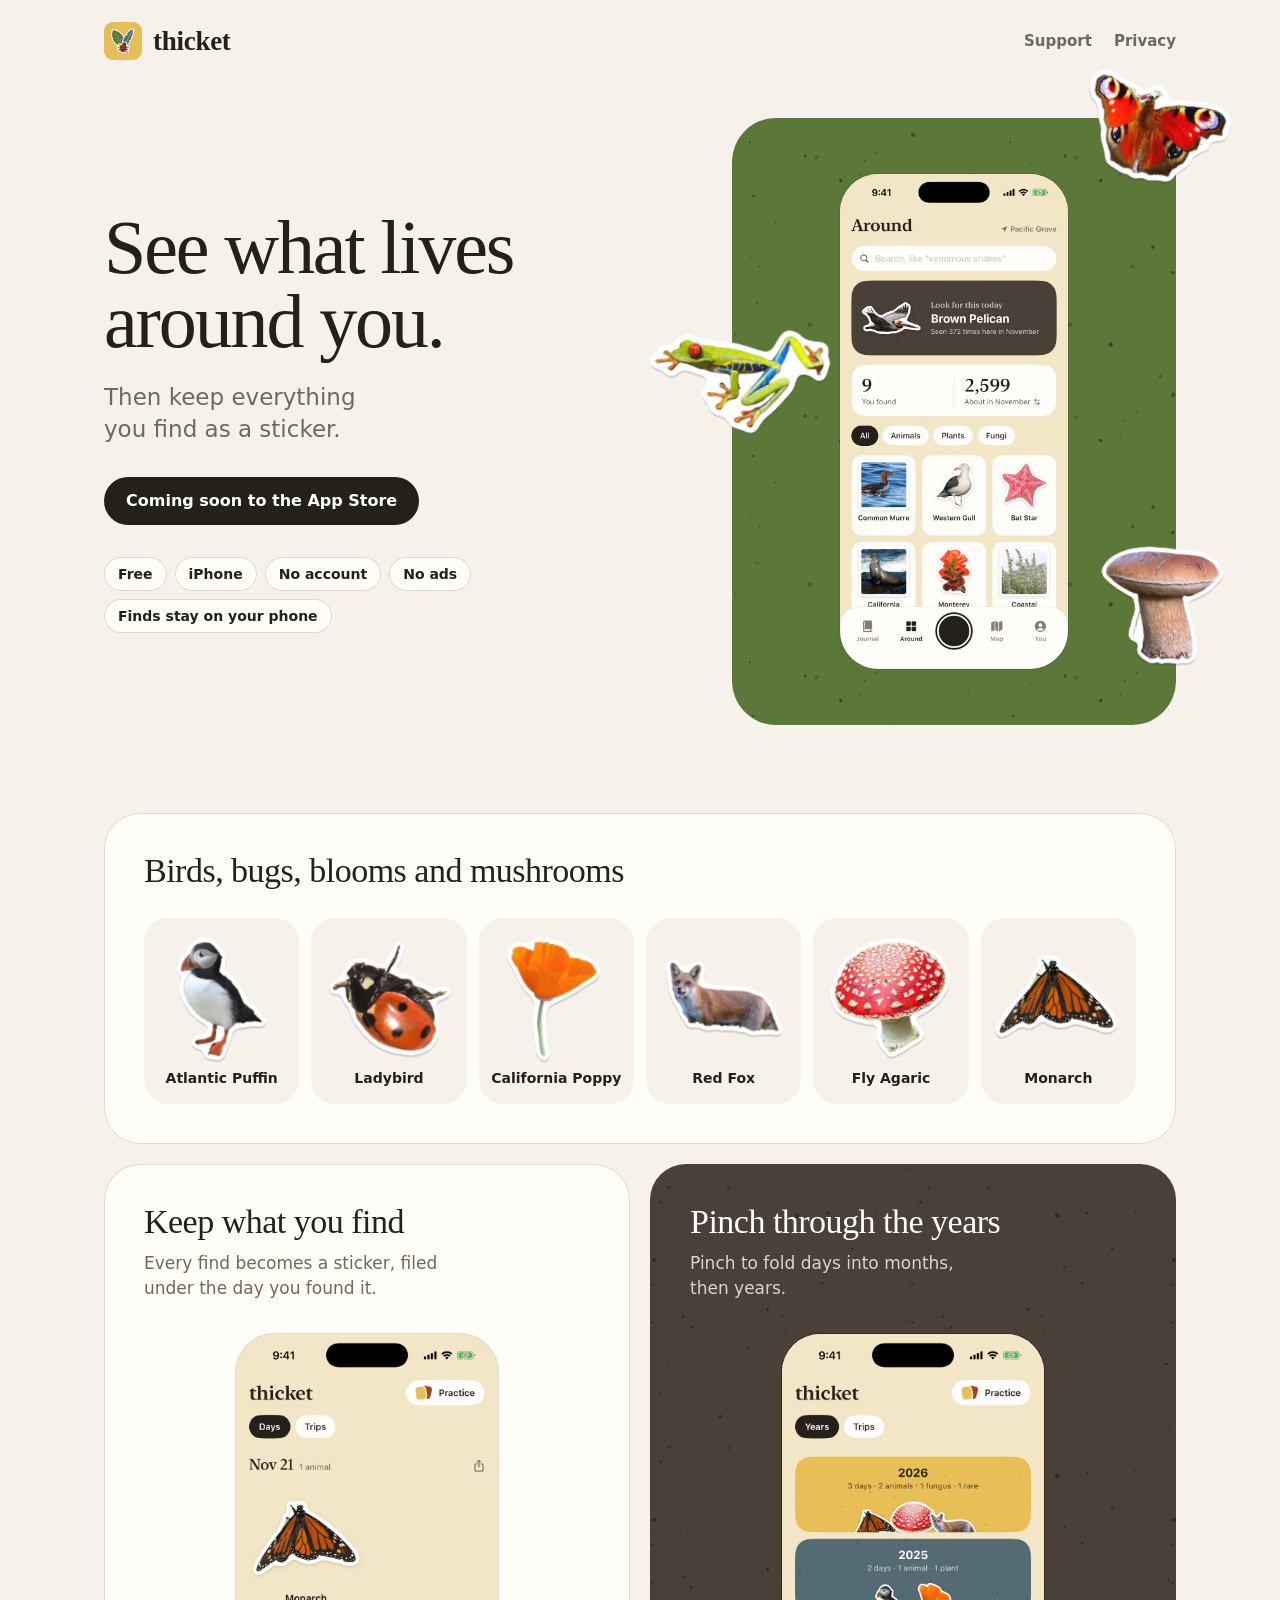
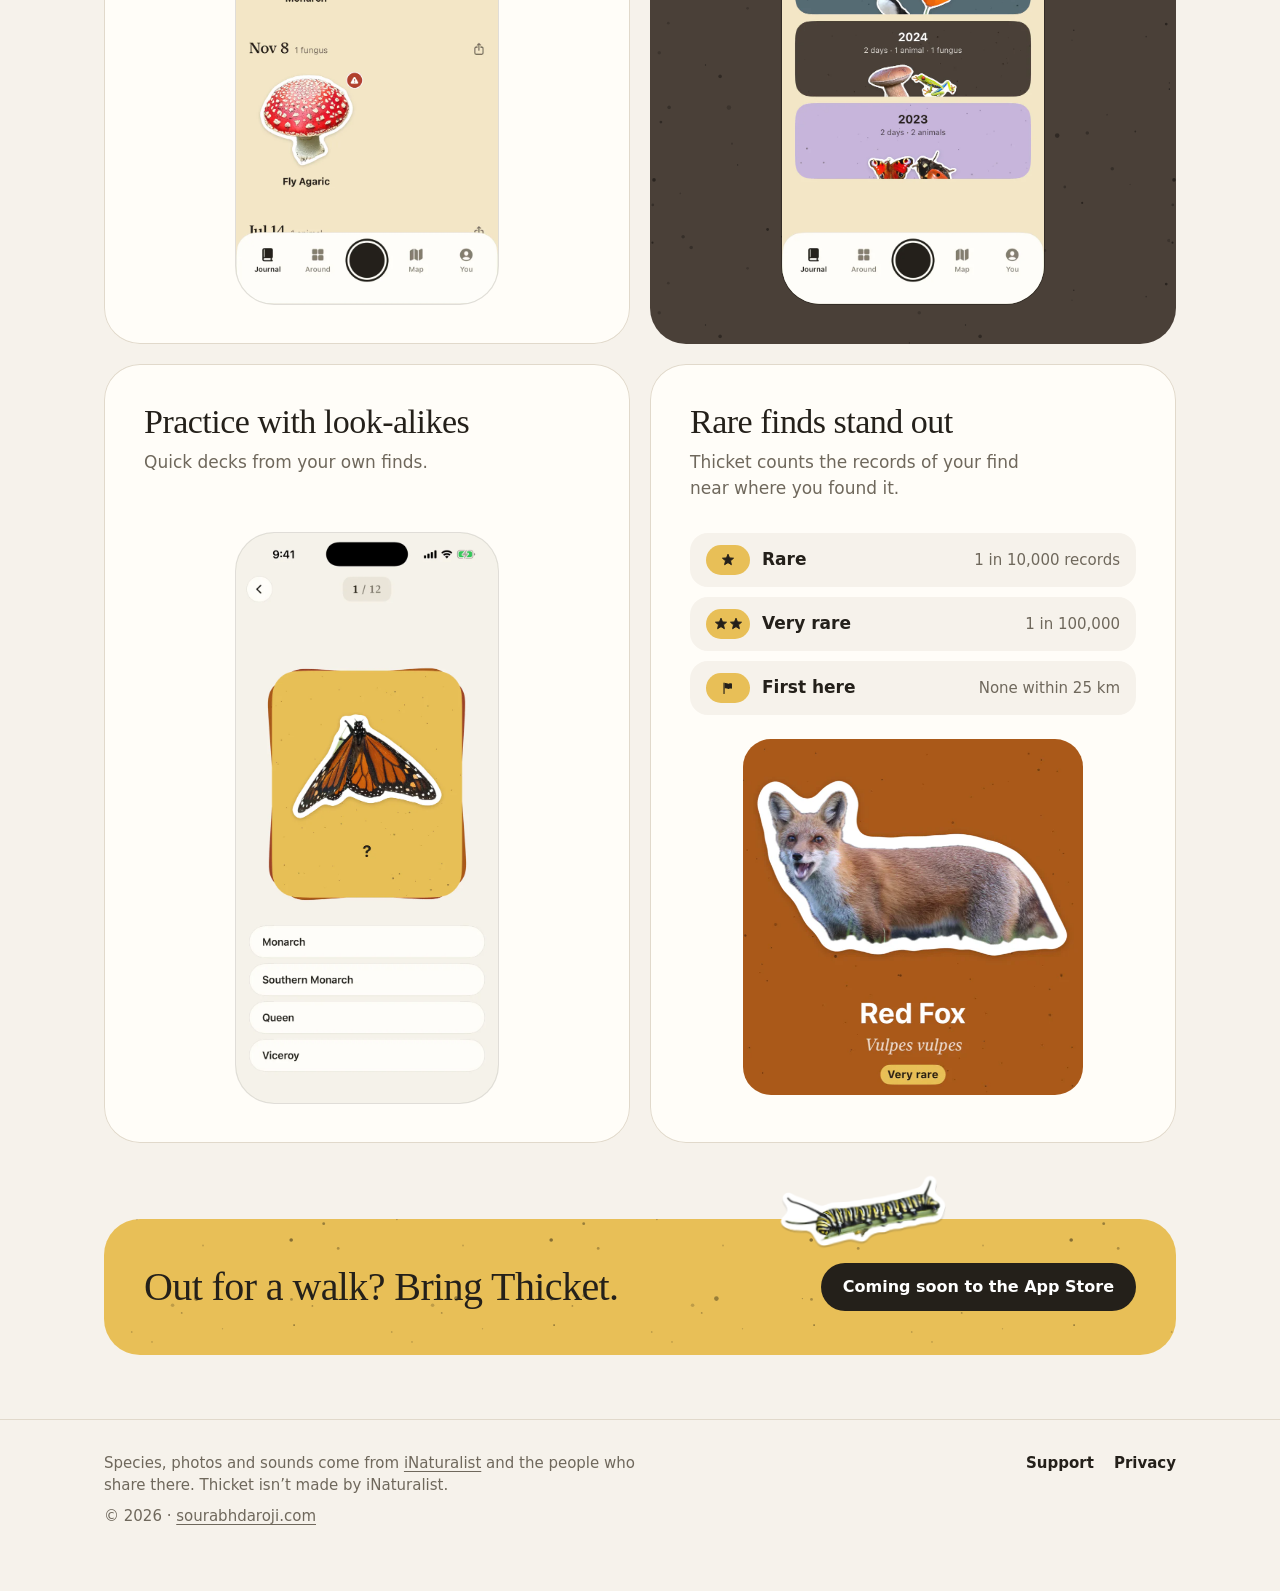
==== index.html @ f95a4097 "Thicket website" ====
<!doctype html>
<html lang="en">
<head>
  <meta charset="utf-8">
  <meta name="viewport" content="width=device-width, initial-scale=1">
  <title>Thicket · See what lives around you</title>
  <meta name="description" content="See what lives around you, then keep everything you find as a sticker. Free for iPhone.">
  <meta name="theme-color" content="#F6F2EB">
  <link rel="icon" href="/favicon.png" type="image/png">
  <link rel="apple-touch-icon" href="/apple-touch-icon.png">
  <link rel="stylesheet" href="/assets/style.css">
  <meta property="og:type" content="website">
  <meta property="og:url" content="https://thicket.sourabhdaroji.com/">
  <meta property="og:title" content="Thicket">
  <meta property="og:description" content="See what lives around you, then keep everything you find as a sticker.">
  <meta property="og:image" content="https://thicket.sourabhdaroji.com/og-v2.png">
  <meta property="og:image:width" content="1200">
  <meta property="og:image:height" content="630">
  <meta name="twitter:card" content="summary_large_image">
</head>
<body>
  <svg width="0" height="0" style="position:absolute" aria-hidden="true">
    <symbol id="star" viewBox="0 0 24 24"><path d="M12 2L14.65 8.36L21.51 8.91L16.28 13.39L17.88 20.09L12 16.5L6.12 20.09L7.72 13.39L2.49 8.91L9.35 8.36Z" stroke="currentColor" stroke-width="1.6" stroke-linejoin="round"/></symbol>
    <symbol id="flag" viewBox="0 0 24 24"><path d="M5.2 2.6a1 1 0 0 1 1 1v17.8a1 1 0 1 1-2 0V3.6a1 1 0 0 1 1-1z"/><path d="M6.2 4c2.6-1.5 5.2 1.6 7.8.4 1.9-.9 3.5-.6 4.8.1v8.9c-1.3-.7-2.9-1-4.8-.1-2.6 1.2-5.2-1.9-7.8-.4z"/></symbol>
  </svg>

  <div class="wrap">
    <header class="top">
      <a class="mark" href="/"><img src="/assets/icon.webp" alt="" width="38" height="38">thicket</a>
      <nav aria-label="Pages">
        <a href="/support/">Support</a>
        <a href="/privacy/">Privacy</a>
      </nav>
    </header>

    <main>
      <section class="hero">
        <div>
          <h1>See what lives around you.</h1>
          <p class="lede">Then keep everything you find as a sticker.</p>
          <!-- When Thicket is live, swap this for Apple's official "Download on the App Store" badge, linked to its page. -->
          <span class="soon">Coming soon to the App Store</span>
          <ul class="facts" aria-label="At a glance">
            <li>Free</li>
            <li>iPhone</li>
            <li>No account</li>
            <li>No ads</li>
            <li>Finds stay on your phone</li>
          </ul>
        </div>
        <div class="stage">
          <figure class="phone">
            <img src="/assets/screen-around.webp" width="720" height="1565"
                 alt="Thicket's Around page near Pacific Grove: a brown pelican to look for today, and a grid of what lives there.">
          </figure>
          <img class="sticker s-left" style="--i: 1" src="/assets/stickers/frog.webp" alt="" width="460" height="283">
          <img class="sticker s-top" style="--i: 2" src="/assets/stickers/peacock.webp" alt="" width="440" height="306">
          <img class="sticker s-bottom" style="--i: 3" src="/assets/stickers/porcini.webp" alt="" width="400" height="386">
        </div>
      </section>

      <section class="sheet" aria-labelledby="sheet-title">
        <h2 id="sheet-title">Birds, bugs, blooms and mushrooms</h2>
        <ul class="peel">
          <li style="--i: 1; --r: -5deg"><img src="/assets/stickers/puffin.webp" alt="" width="220" height="320" loading="lazy"><span>Atlantic Puffin</span></li>
          <li style="--i: 2; --r: 4deg"><img src="/assets/stickers/ladybird.webp" alt="" width="320" height="296" loading="lazy"><span>Ladybird</span></li>
          <li style="--i: 3; --r: -3deg"><img src="/assets/stickers/poppy.webp" alt="" width="241" height="320" loading="lazy"><span>California Poppy</span></li>
          <li style="--i: 4; --r: 5deg"><img src="/assets/stickers/fox.webp" alt="" width="320" height="184" loading="lazy"><span>Red Fox</span></li>
          <li style="--i: 5; --r: -4deg"><img src="/assets/stickers/agaric.webp" alt="" width="400" height="391" loading="lazy"><span>Fly Agaric</span></li>
          <li style="--i: 6; --r: 3deg"><img src="/assets/stickers/monarch.webp" alt="" width="440" height="304" loading="lazy"><span>Monarch</span></li>
        </ul>
      </section>

      <section class="features" aria-label="What Thicket does">
        <article class="feature">
          <h2>Keep what you find</h2>
          <p>Every find becomes a sticker, filed under the day you found it.</p>
          <div class="shot">
            <figure class="phone">
              <img src="/assets/screen-journal.webp" width="720" height="1565" loading="lazy"
                   alt="Thicket's journal: a monarch and a fly agaric as die-cut stickers, each under the day it was found.">
            </figure>
          </div>
        </article>

        <article class="feature bark">
          <h2>Pinch through the years</h2>
          <p>Pinch to fold days into months, then years.</p>
          <div class="shot">
            <figure class="phone">
              <img src="/assets/screen-years.webp" width="720" height="1565" loading="lazy"
                   alt="The journal zoomed out to years, each a coloured card with that year's stickers tucked into its edge.">
            </figure>
          </div>
        </article>

        <article class="feature">
          <h2>Practice with look-alikes</h2>
          <p>Quick decks from your own finds.</p>
          <div class="shot">
            <figure class="phone">
              <img src="/assets/screen-practice.webp" width="720" height="1565" loading="lazy"
                   alt="A practice card: a monarch, with Monarch, Southern Monarch, Queen and Viceroy to choose from.">
            </figure>
          </div>
        </article>

        <article class="feature rare">
          <h2>Rare finds stand out</h2>
          <p>Thicket counts the records of your find near where you found it.</p>
          <div class="media">
            <ul class="marks">
              <li>
                <span class="coin"><svg><use href="#star"/></svg></span>
                <b>Rare</b>
                <span class="n">1 in 10,000 records</span>
              </li>
              <li>
                <span class="coin"><svg><use href="#star"/></svg><svg><use href="#star"/></svg></span>
                <b>Very rare</b>
                <span class="n">1 in 100,000</span>
              </li>
              <li>
                <span class="coin"><svg><use href="#flag"/></svg></span>
                <b>First here</b>
                <span class="n">None within 25 km</span>
              </li>
            </ul>
            <figure class="detail">
              <img src="/assets/rare-fox.webp" width="650" height="680" loading="lazy"
                   alt="A red fox sticker with a Very rare badge under its name.">
            </figure>
          </div>
        </article>
      </section>

      <section class="close">
        <img class="sticker s-caterpillar" style="--i: 1" src="/assets/stickers/caterpillar.webp" alt="" width="360" height="141" loading="lazy">
        <h2>Out for a walk? Bring Thicket.</h2>
        <span class="soon">Coming soon to the App Store</span>
      </section>
    </main>
  </div>

  <footer class="foot">
    <div class="wrap row">
      <div>
        <p>Species, photos and sounds come from <a href="https://www.inaturalist.org">iNaturalist</a> and the people who share there. Thicket isn’t made by iNaturalist.</p>
        <p>© 2026 · <a href="https://sourabhdaroji.com">sourabhdaroji.com</a></p>
      </div>
      <nav aria-label="Pages">
        <a href="/support/">Support</a>
        <a href="/privacy/">Privacy</a>
      </nav>
    </div>
  </footer>
</body>
</html>
---- assets/style.css ----
/* Thicket's paper: the same colours, type and shapes as the app. Flat fills and hairlines only. */
:root {
  --page: #F6F2EB;
  --card: #FFFDF8;
  --ink: #24201A;
  --soft: #6F685C;
  --line: #E1D9CB;
  --well: #EBE5D9;
  --moss: #5C7839;
  --bark: #4A4038;
  --honey: #E8BF57;
  --wash: #D1D5C0;
  --serif: ui-serif, "New York", "Iowan Old Style", Georgia, serif;
  --sans: system-ui, -apple-system, "SF Pro Text", "Helvetica Neue", Arial, sans-serif;
  /* One curve for everything that moves: a strong ease-out. */
  --out: cubic-bezier(0.23, 1, 0.32, 1);
  color-scheme: light;
}

* { box-sizing: border-box; }
html { -webkit-text-size-adjust: 100%; }
body {
  margin: 0;
  /* Stickers hang over card edges; near the screen edge that must never scroll sideways. */
  overflow-x: clip;
  background: var(--page);
  color: var(--ink);
  font: 17px/1.5 var(--sans);
  -webkit-font-smoothing: antialiased;
  text-rendering: optimizeLegibility;
}
img { display: block; max-width: 100%; height: auto; }
h1, h2 { text-wrap: balance; }
p { text-wrap: pretty; }
a { color: inherit; text-underline-offset: 0.18em; text-decoration-thickness: 1px; }
a:hover { text-decoration-thickness: 2px; }
:focus-visible { outline: 2px solid var(--ink); outline-offset: 3px; border-radius: 8px; }

.wrap { max-width: 1120px; margin: 0 auto; padding: 0 24px; }

/* Header */
.top { display: flex; align-items: center; justify-content: space-between; gap: 16px; padding: 22px 0; }
.mark {
  display: inline-flex; align-items: center; gap: 11px;
  font: 600 27px/1 var(--serif); letter-spacing: -0.01em; text-decoration: none;
}
.mark img { width: 38px; height: 38px; border-radius: 9px; }
.top nav { display: flex; gap: 22px; font: 600 15px/1 var(--sans); }
.top nav a { text-decoration: none; color: var(--soft); }
.top nav a:hover, .top nav a[aria-current] { color: var(--ink); }

/* Until the App Store link exists this says so, plainly. */
.soon {
  display: inline-flex; align-items: center; height: 48px; padding: 0 22px;
  border-radius: 24px; background: var(--ink); color: #fff;
  font: 600 16px/1 var(--sans); white-space: nowrap; text-decoration: none;
}

/* Stickers: cut by Thicket's own cutter from public-domain photos. A hard, unblurred shadow gives
   them the thickness of a printed sticker without a fade. */
.sticker {
  position: absolute; z-index: 2; height: auto;
  rotate: var(--r, 0deg);
  filter: drop-shadow(0 2px 0 rgba(36, 32, 26, 0.18));
}

/* Hero */
.hero { display: grid; grid-template-columns: 1.12fr 0.88fr; gap: 64px; align-items: center; padding: 36px 0 88px; }
.hero h1 {
  font: 500 clamp(48px, 6.2vw, 76px)/0.98 var(--serif);
  letter-spacing: -0.028em; margin: 0 0 22px;
}
.lede { font-size: clamp(19px, 2.1vw, 23px); line-height: 1.4; color: var(--soft); margin: 0 0 32px; max-width: 24ch; text-wrap: balance; }
.facts { display: flex; flex-wrap: wrap; gap: 8px; list-style: none; padding: 0; margin: 32px 0 0; }
.facts li {
  display: inline-flex; align-items: center; height: 34px; padding: 0 14px;
  border-radius: 17px; background: var(--card); box-shadow: inset 0 0 0 1px var(--line);
  font: 600 14px/1 var(--sans);
}

/* The moss paper card the journal sits on, with stickers stuck over its edges. */
.stage {
  position: relative; display: grid; place-items: center;
  padding: 56px 32px; border-radius: 44px;
  background: var(--moss) url(/assets/speckle-moss.svg);
}
.phone {
  margin: 0; width: min(290px, 66%); border-radius: 38px; overflow: hidden;
  background: var(--wash); box-shadow: 0 0 0 1px rgba(36, 32, 26, 0.14);
}
.phone img { width: 100%; aspect-ratio: 1206 / 2622; object-fit: cover; }
.stage .phone { width: min(262px, 60%); }
/* Each sticker sits mostly on the moss and hangs off the card, clear of the journal's content. */
.stage .s-left { width: clamp(150px, 14vw, 192px); left: -78px; top: 34%; --r: -10deg; }
.stage .s-top { width: clamp(120px, 11.5vw, 156px); right: -52px; top: -38px; --r: 12deg; }
.stage .s-bottom { width: clamp(100px, 9.5vw, 128px); right: -44px; bottom: 10%; --r: 6deg; }

/* A sheet of stickers: one tile each, named the way the journal names them. */
.sheet {
  padding: 40px; margin-bottom: 20px; border-radius: 36px;
  background: var(--card); box-shadow: inset 0 0 0 1px var(--line);
}
.sheet h2 { font: 500 clamp(28px, 3vw, 34px)/1.08 var(--serif); letter-spacing: -0.015em; margin: 0 0 28px; }
.peel { list-style: none; margin: 0; padding: 0; display: grid; grid-template-columns: repeat(6, minmax(0, 1fr)); gap: 12px; }
.peel li {
  display: grid; grid-template-rows: minmax(0, 1fr) auto; justify-items: center; gap: 12px; min-width: 0;
  aspect-ratio: 5 / 6; padding: 18px 10px 16px; border-radius: 24px; background: var(--page);
}
.peel img {
  align-self: center; width: 90%; height: 100%; max-height: 144px; object-fit: contain;
  rotate: var(--r, 0deg); filter: drop-shadow(0 2px 0 rgba(36, 32, 26, 0.18));
}
/* Names stay on one line so they sit on one baseline across the row. */
.peel span { font: 600 14px/1.2 var(--sans); text-align: center; white-space: nowrap; translate: 0 -0.06em; }

/* Features: each a card with its screen whole inside it, the same padding on every side.
   Cards share rows through a subgrid, so titles, text and pictures side by side start on one line. */
.features { display: grid; grid-template-columns: 1fr 1fr; gap: 20px; padding-bottom: 20px; }
.feature {
  display: grid; grid-row: span 3; grid-template-rows: subgrid; row-gap: 0; align-content: start;
  padding: 40px; border-radius: 36px;
  background: var(--card); box-shadow: inset 0 0 0 1px var(--line);
}
.feature h2 { font: 500 clamp(28px, 3vw, 34px)/1.08 var(--serif); letter-spacing: -0.015em; margin: 0 0 10px; }
.feature p { margin: 0 0 32px; color: var(--soft); max-width: 32ch; }
.shot { display: grid; justify-items: center; align-content: end; }
.shot .phone { width: min(262px, 78%); }
.feature.bark { background: var(--bark) url(/assets/speckle-bark.svg); box-shadow: none; color: #fff; }
.feature.bark p { color: rgba(255, 255, 255, 0.78); }
.feature.bark .phone { box-shadow: 0 0 0 1px rgba(0, 0, 0, 0.3); }

/* Rarity: what each mark means, then the real mark from the app. The picture stretches so the
   card ends on the same line as the one beside it. */
.rare .media { display: flex; flex-direction: column; gap: 16px; }
.marks { list-style: none; padding: 0; margin: 0; display: grid; gap: 10px; }
.marks li {
  display: grid; grid-template-columns: 44px 1fr auto; align-items: center; gap: 12px;
  padding: 12px 16px; border-radius: 18px; background: var(--page);
}
.marks b { font-weight: 600; }
.marks span.n { color: var(--soft); font-size: 15px; text-align: right; }
.coin {
  display: inline-flex; align-items: center; justify-content: center; gap: 1px;
  min-width: 30px; height: 30px; padding: 0 7px; border-radius: 15px; background: var(--honey);
}
.coin svg { width: 14px; height: 14px; fill: var(--ink); }
.detail { flex: 1; display: grid; place-items: center; margin: 0; }
.detail img { width: min(340px, 100%); border-radius: 28px; }

/* Closing line, with a monarch caterpillar making its way along the top edge. */
.close {
  position: relative;
  display: flex; align-items: center; justify-content: space-between; gap: 24px; flex-wrap: wrap;
  padding: 44px 40px; margin: 56px 0 64px; border-radius: 36px;
  background: var(--honey) url(/assets/speckle-honey.svg);
}
.close h2 { font: 500 clamp(28px, 3.4vw, 40px)/1.05 var(--serif); letter-spacing: -0.015em; margin: 0; }
.close .s-caterpillar { width: clamp(130px, 13vw, 170px); right: 230px; top: -40px; --r: -3deg; }

/* Footer */
.foot { padding: 32px 0 56px; border-top: 1px solid var(--line); color: var(--soft); font-size: 15px; }
.foot .row { display: flex; justify-content: space-between; gap: 24px; flex-wrap: wrap; align-items: baseline; }
.foot nav { display: flex; gap: 20px; font-weight: 600; color: var(--ink); }
.foot nav a { text-decoration: none; }
.foot p { margin: 0 0 8px; max-width: 60ch; }

/* Privacy and support */
.doc {
  max-width: 760px; margin: 12px auto 72px; padding: 48px;
  border-radius: 36px; background: var(--card); box-shadow: inset 0 0 0 1px var(--line);
}
.doc h1 { font: 500 clamp(38px, 5vw, 52px)/1.05 var(--serif); letter-spacing: -0.02em; margin: 0 0 8px; }
.doc .when { color: var(--soft); margin: 0 0 32px; font-size: 15px; }
.doc h2 { font: 600 19px/1.3 var(--sans); margin: 32px 0 8px; }
.doc p, .doc li { color: #3d372e; }
.doc ul { padding-left: 20px; }
.doc li { margin: 6px 0; }
.short {
  margin: 0 0 8px; padding: 20px 22px; border-radius: 20px; background: var(--page);
  font-size: 18px; line-height: 1.45; color: var(--ink);
}
.mail {
  display: inline-flex; align-items: center; height: 44px; padding: 0 18px; margin-top: 4px;
  border-radius: 22px; background: var(--ink); color: #fff; text-decoration: none; font-weight: 600;
}

/* Continuous corners where the browser can draw them. */
@supports (corner-shape: squircle) {
  .stage, .feature, .sheet, .close, .doc { corner-shape: squircle; border-radius: 64px; }
  .phone { corner-shape: squircle; border-radius: 56px; }
  .detail img, .marks li, .short, .peel li { corner-shape: squircle; }
  .detail img { border-radius: 48px; }
  .peel li { border-radius: 40px; }
}

@media (prefers-reduced-motion: no-preference) {
  /* Stickers land once, quickly, one after another. */
  .sticker, .peel img { animation: land 0.42s var(--out) both; animation-delay: calc(var(--i, 0) * 70ms); }
  @keyframes land { from { opacity: 0; scale: 1.14; } }
}

/* Where there is a pointer, a sticker lifts a little toward it. */
@media (hover: hover) and (pointer: fine) {
  .sticker, .peel img {
    transition: translate 0.18s var(--out), rotate 0.18s var(--out), scale 0.18s var(--out), filter 0.18s var(--out);
  }
  .sticker:hover, .peel li:hover img {
    translate: 0 -4px; scale: 1.04; rotate: calc(var(--r, 0deg) + 4deg);
    filter: drop-shadow(0 5px 0 rgba(36, 32, 26, 0.14));
  }
}

@media (max-width: 960px) {
  .peel { grid-template-columns: repeat(3, minmax(0, 1fr)); }
  .peel img { max-height: 150px; }
}

@media (max-width: 860px) {
  .hero { grid-template-columns: 1fr; gap: 48px; padding-bottom: 64px; }
  .features { grid-template-columns: 1fr; }
  .stage { padding: 48px 24px; }
  .stage .s-left { left: -16px; }
  .stage .s-top { right: -14px; }
  .stage .s-bottom { right: -12px; }
  .close .s-caterpillar { right: 32px; }
}

@media (max-width: 520px) {
  .wrap { padding: 0 16px; }
  .top { padding: 16px 0; }
  .top nav { display: none; }
  .stage { padding: 44px 16px; border-radius: 32px; }
  .stage .phone { width: min(236px, 66%); }
  .stage .s-left { width: 108px; left: -18px; top: 45%; }
  .stage .s-top { width: 104px; right: -10px; top: -28px; }
  .stage .s-bottom { width: 84px; right: -8px; bottom: 8%; }
  .sheet { padding: 28px 20px 20px; border-radius: 30px; }
  .sheet h2 { margin-bottom: 20px; }
  .peel { grid-template-columns: repeat(2, minmax(0, 1fr)); gap: 10px; }
  .feature { padding: 28px 20px; border-radius: 30px; }
  .feature p { margin-bottom: 24px; }
  .shot .phone { width: min(248px, 84%); }
  .close { padding: 36px 24px 28px; border-radius: 30px; margin-top: 48px; }
  .close .s-caterpillar { width: 120px; right: 20px; top: -30px; }
  .doc { padding: 32px 22px; border-radius: 30px; margin-top: 4px; }
  .marks li { grid-template-columns: 40px 1fr; }
  .marks span.n { grid-column: 2; text-align: left; margin-top: -6px; }
}
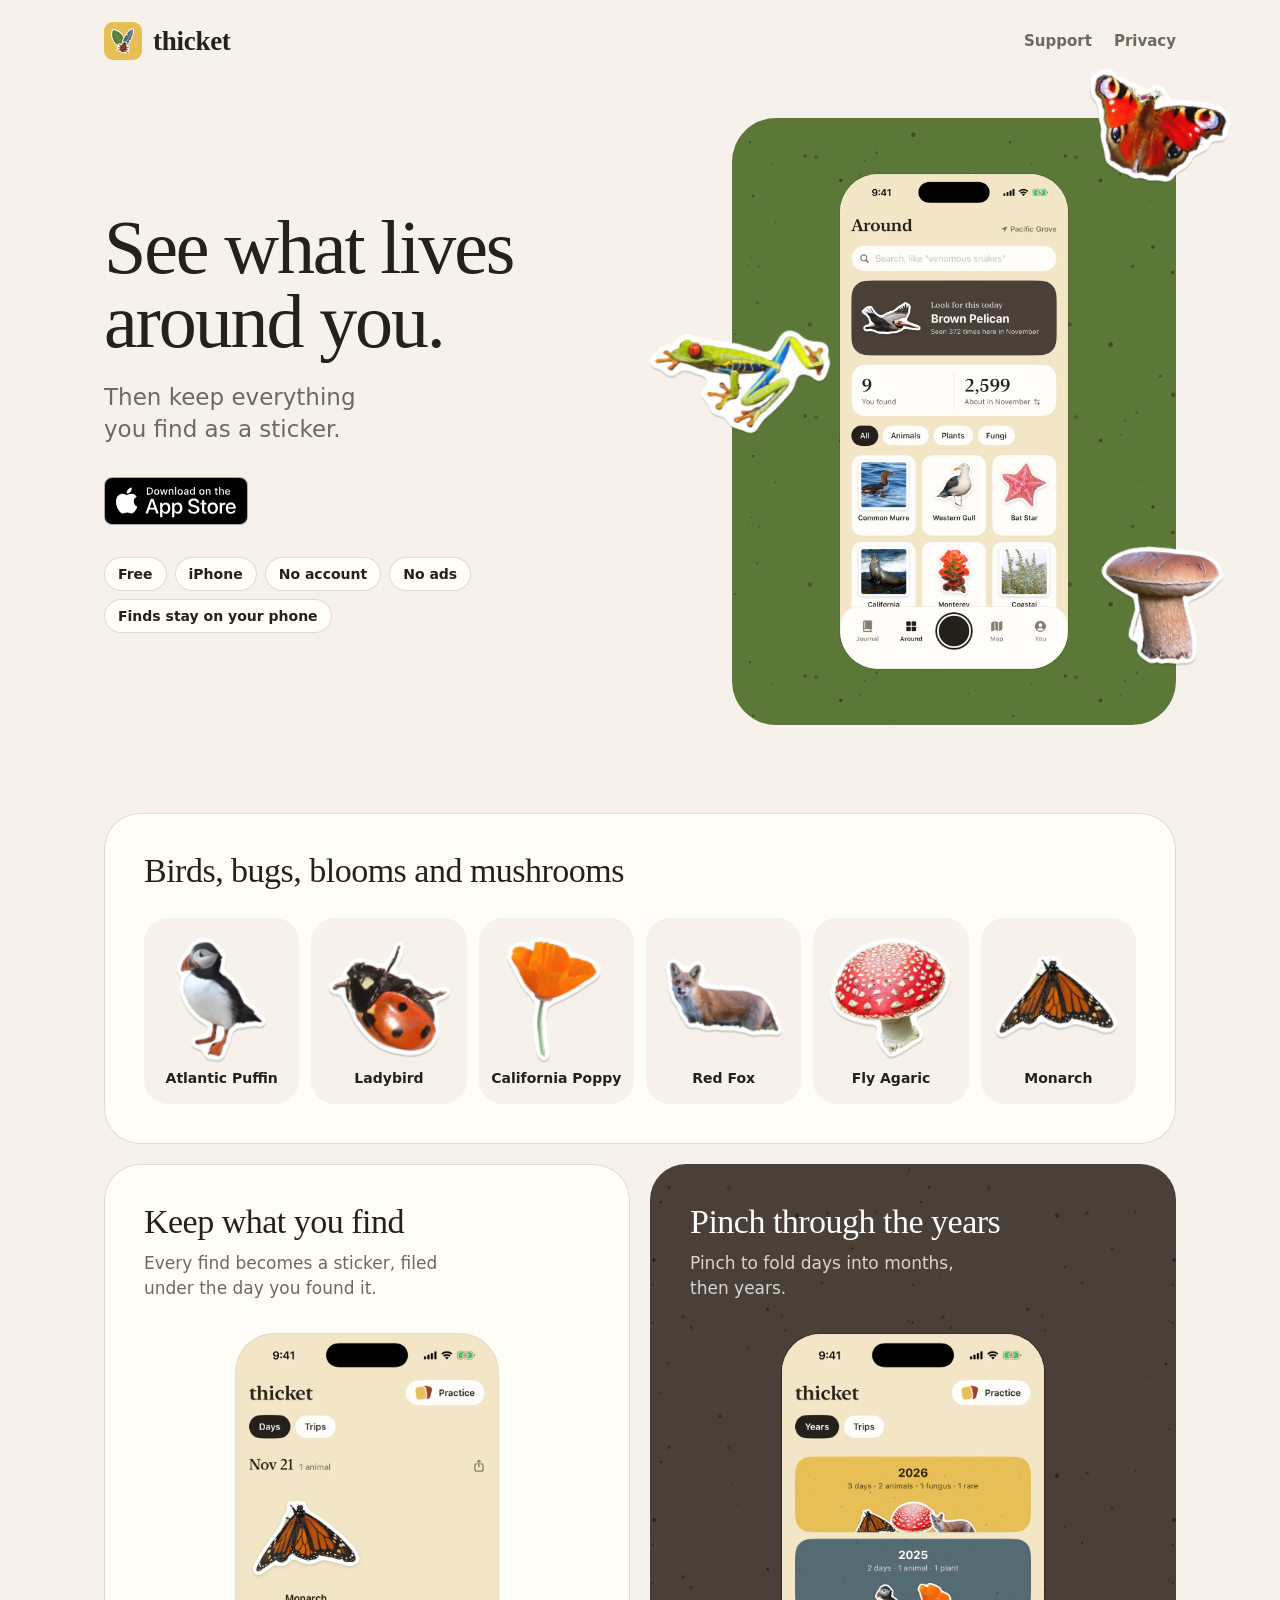
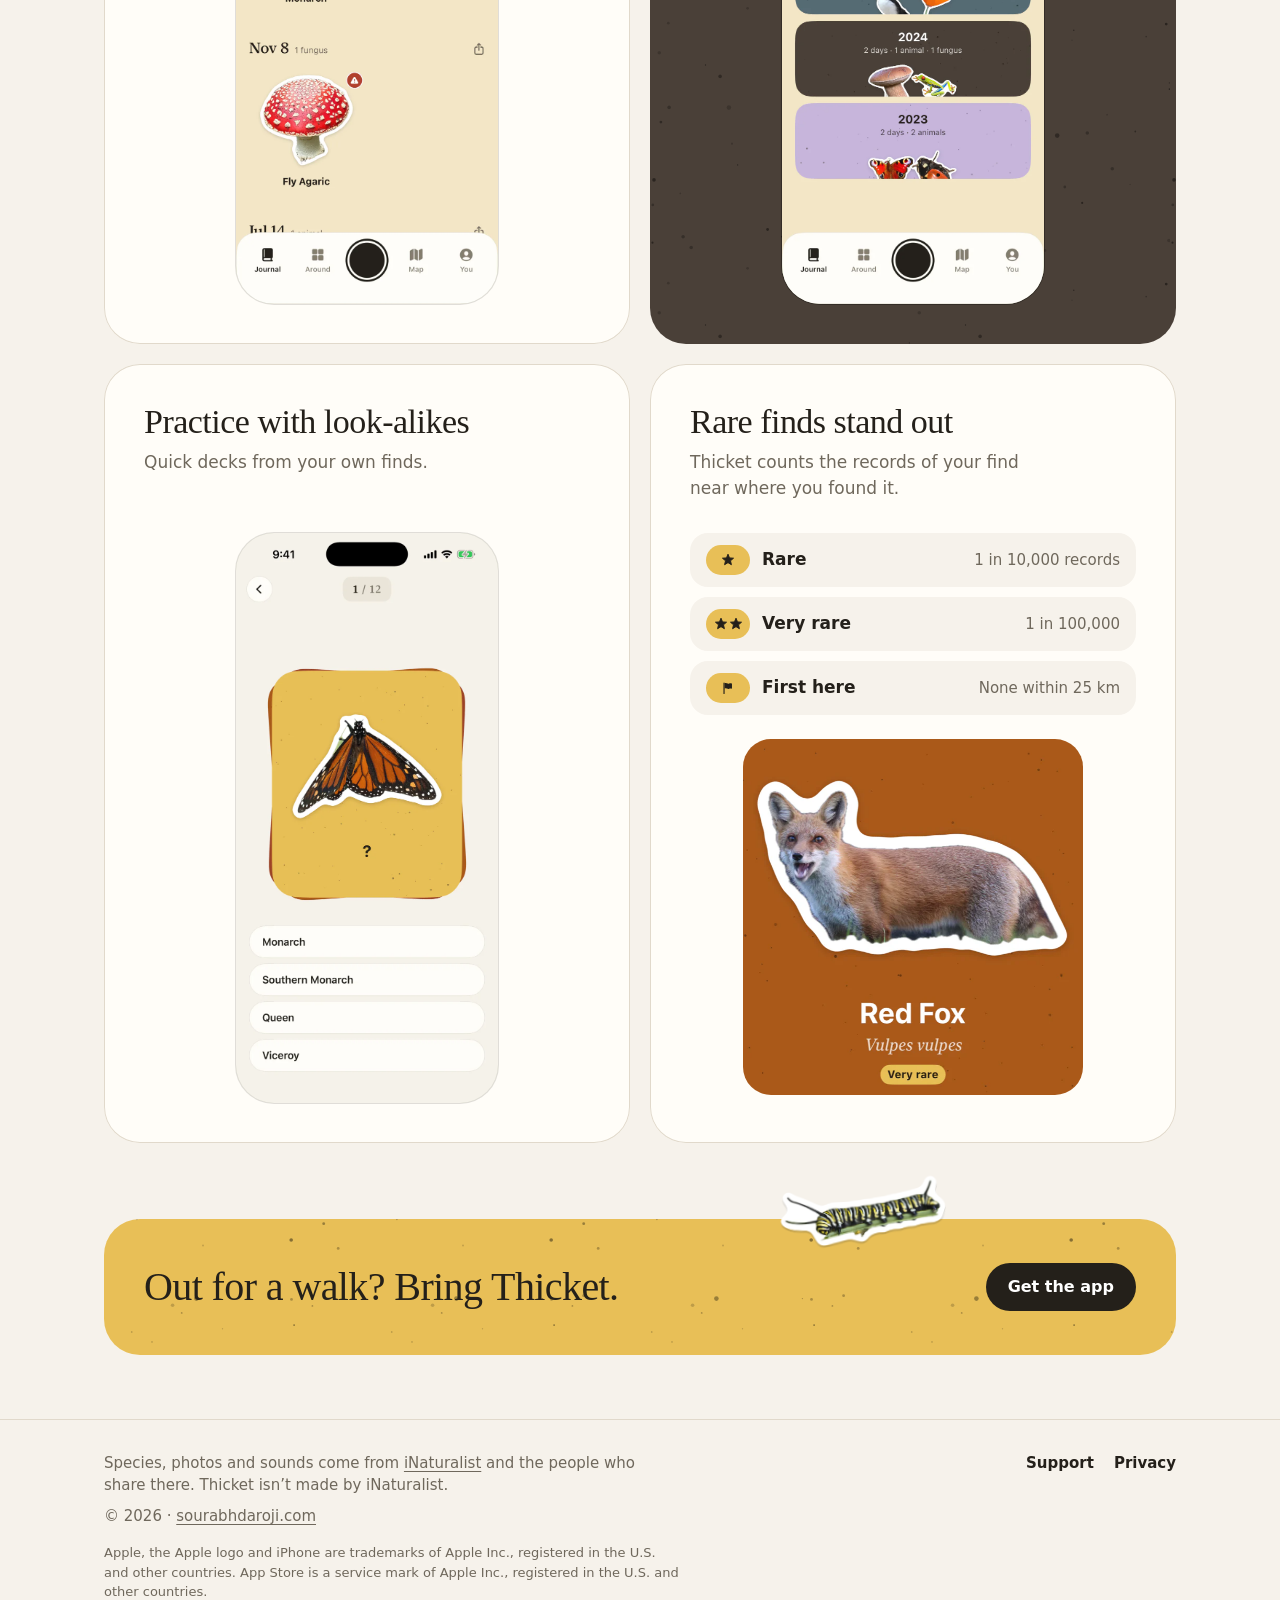
==== commit 3bf1623f: "Show the App Store badge" ====
--- a/index.html
+++ b/index.html
@@ -6,6 +6,7 @@
   <title>Thicket · See what lives around you</title>
   <meta name="description" content="See what lives around you, then keep everything you find as a sticker. Free for iPhone.">
   <meta name="theme-color" content="#F6F2EB">
+  <meta name="apple-itunes-app" content="app-id=6839086369">
   <link rel="icon" href="/favicon.png" type="image/png">
   <link rel="apple-touch-icon" href="/apple-touch-icon.png">
   <link rel="stylesheet" href="/assets/style.css">
@@ -38,8 +39,7 @@
         <div>
           <h1>See what lives around you.</h1>
           <p class="lede">Then keep everything you find as a sticker.</p>
-          <!-- When Thicket is live, swap this for Apple's official "Download on the App Store" badge, linked to its page. -->
-          <span class="soon">Coming soon to the App Store</span>
+          <a class="store" href="https://apps.apple.com/app/id6839086369"><img src="/assets/app-store-badge.svg" width="144" height="48" alt="Download on the App Store"></a>
           <ul class="facts" aria-label="At a glance">
             <li>Free</li>
             <li>iPhone</li>
@@ -137,7 +137,7 @@
       <section class="close">
         <img class="sticker s-caterpillar" style="--i: 1" src="/assets/stickers/caterpillar.webp" alt="" width="360" height="141" loading="lazy">
         <h2>Out for a walk? Bring Thicket.</h2>
-        <span class="soon">Coming soon to the App Store</span>
+        <a class="get" href="https://apps.apple.com/app/id6839086369">Get the app</a>
       </section>
     </main>
   </div>
@@ -147,6 +147,7 @@
       <div>
         <p>Species, photos and sounds come from <a href="https://www.inaturalist.org">iNaturalist</a> and the people who share there. Thicket isn’t made by iNaturalist.</p>
         <p>© 2026 · <a href="https://sourabhdaroji.com">sourabhdaroji.com</a></p>
+        <p class="legal">Apple, the Apple logo and iPhone are trademarks of Apple Inc., registered in the U.S. and other countries. App Store is a service mark of Apple Inc., registered in the U.S. and other countries.</p>
       </div>
       <nav aria-label="Pages">
         <a href="/support/">Support</a>
--- a/assets/style.css
+++ b/assets/style.css
@@ -49,12 +49,18 @@
 .top nav a { text-decoration: none; color: var(--soft); }
 .top nav a:hover, .top nav a[aria-current] { color: var(--ink); }
 
-/* Until the App Store link exists this says so, plainly. */
-.soon {
+/* Apple's badge exactly as Apple draws it: 48 px tall (40 px is the least allowed), with a quarter of
+   its height clear all round, which the hero's spacing gives it. Apple asks for one badge per page,
+   so the closing card has a plain pill instead. */
+.store { display: block; width: fit-content; border-radius: 8px; }
+.store img { width: auto; height: 48px; }
+.get {
   display: inline-flex; align-items: center; height: 48px; padding: 0 22px;
   border-radius: 24px; background: var(--ink); color: #fff;
   font: 600 16px/1 var(--sans); white-space: nowrap; text-decoration: none;
-}
+  transition: background-color 0.14s var(--out);
+}
+.get:hover { background: var(--bark); }
 
 /* Stickers: cut by Thicket's own cutter from public-domain photos. A hard, unblurred shadow gives
    them the thickness of a printed sticker without a fade. */
@@ -163,6 +169,7 @@
 .foot nav { display: flex; gap: 20px; font-weight: 600; color: var(--ink); }
 .foot nav a { text-decoration: none; }
 .foot p { margin: 0 0 8px; max-width: 60ch; }
+.foot .legal { margin-top: 16px; font-size: 13px; max-width: 72ch; }
 
 /* Privacy and support */
 .doc {
